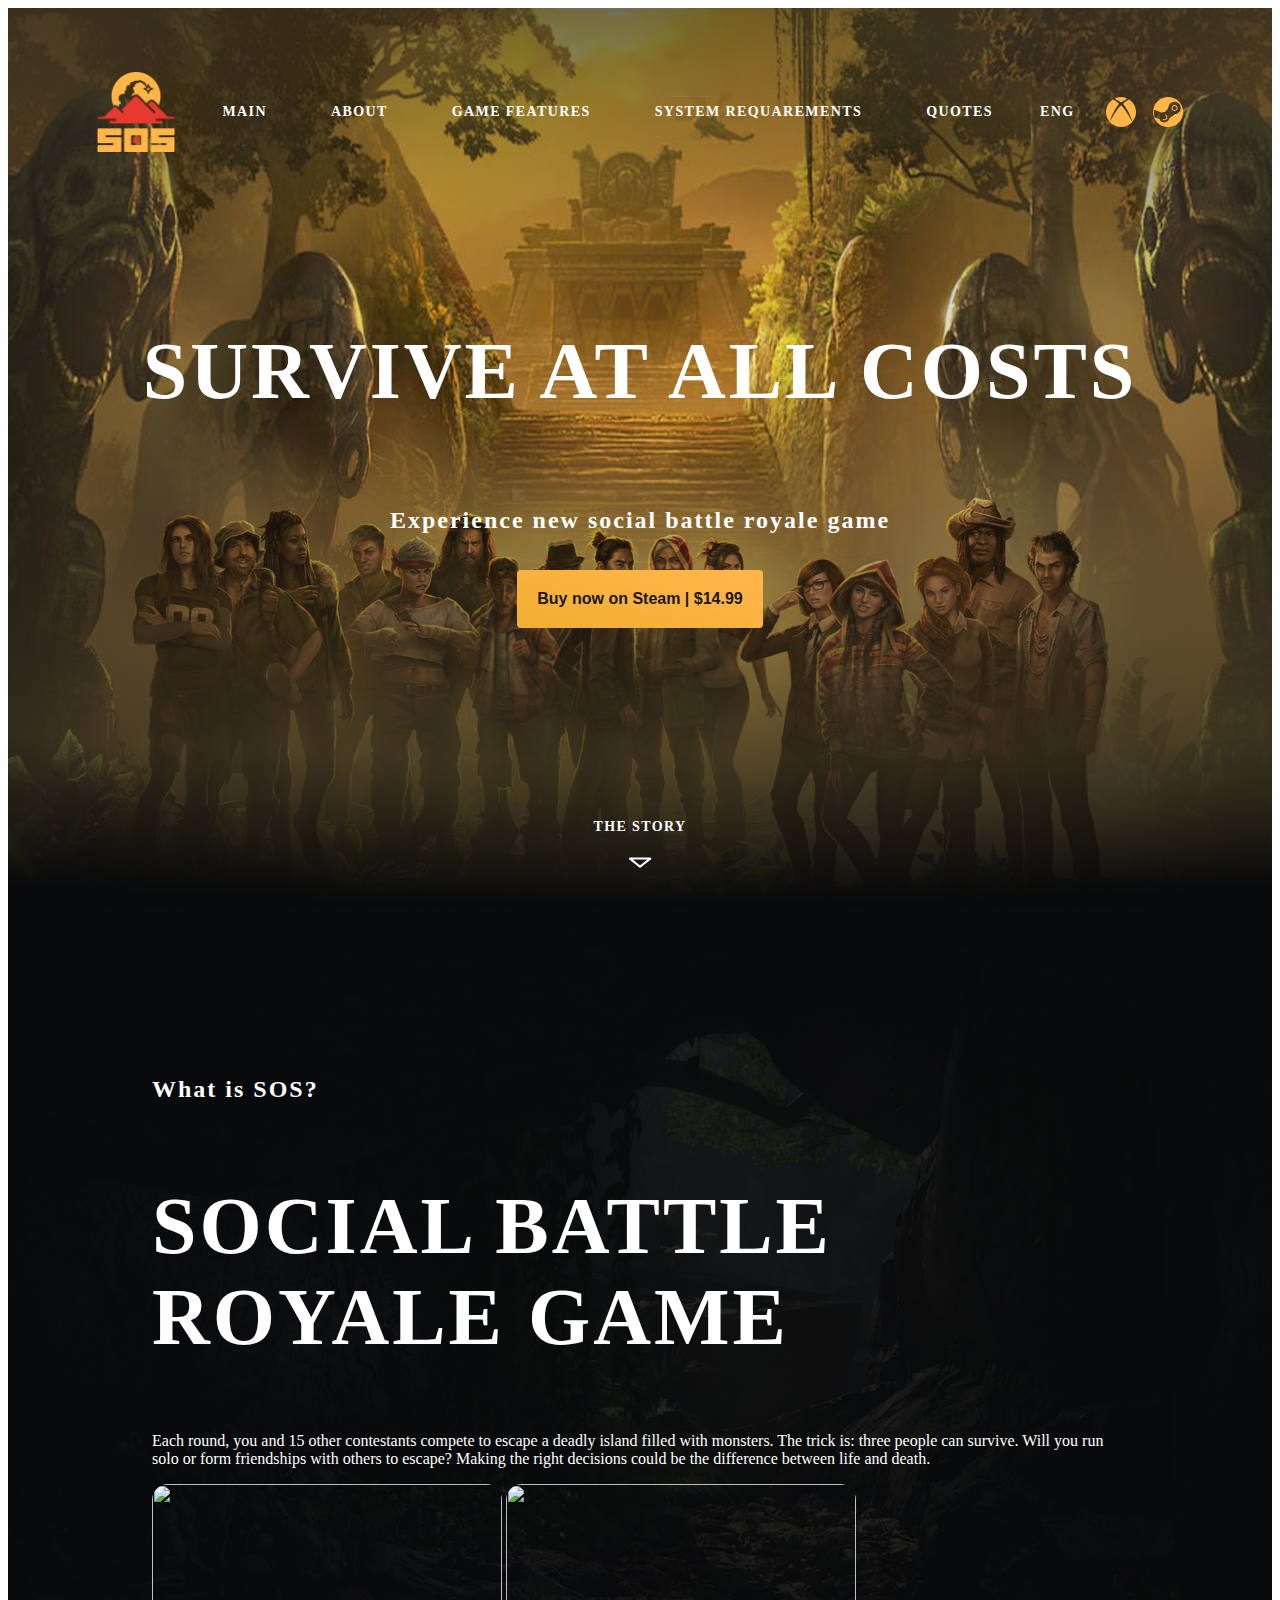
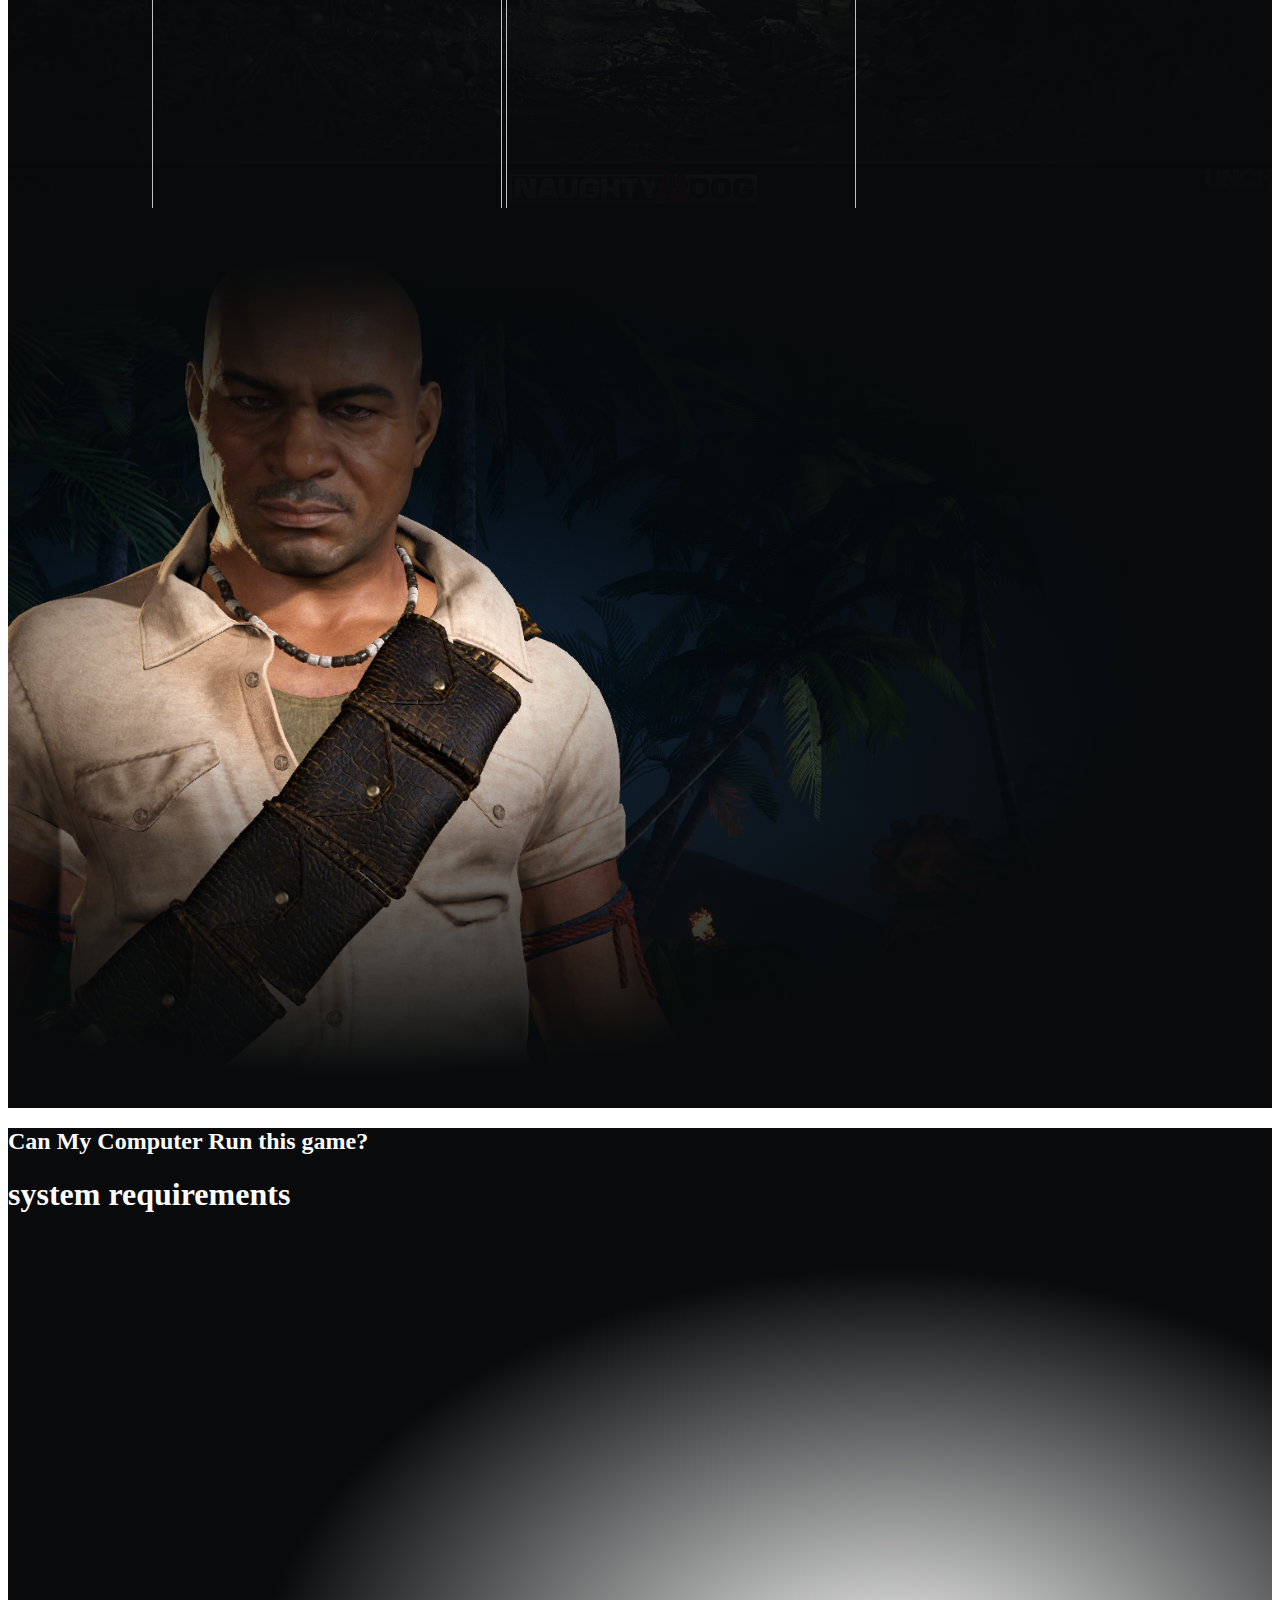
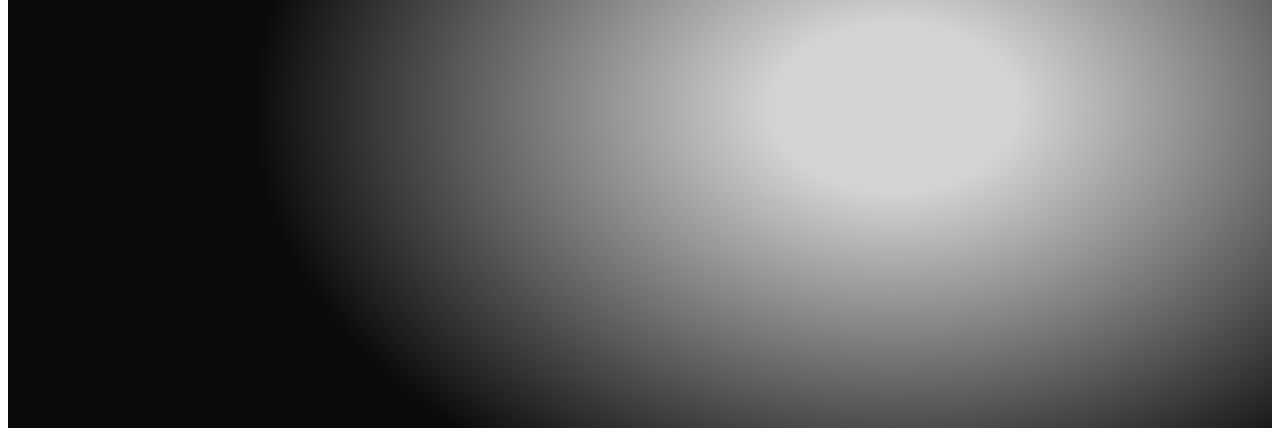
==== UzduotisFlexGame/index.html @ 50e67d76 "TaskGame" ====
<!DOCTYPE html>
<html lang="en">
  <head>
    <meta charset="UTF-8" />
    <meta name="viewport" content="width=device-width, initial-scale=1.0" />
    <title>SOS Game</title>
    <link
      rel="stylesheet"
      href="https://cdnjs.cloudflare.com/ajax/libs/meyer-reset/2.0/reset.min.css"
      integrity="sha512-NmLkDIU1C/C88wi324HBc+S2kLhi08PN5GDeUVVVC/BVt/9Izdsc9SVeVfA1UZbY3sHUlDSyRXhCzHfr6hmPPw=="
      crossorigin="anonymous"
      referrerpolicy="no-referrer"
    />
    <link rel="preconnect" href="https://fonts.googleapis.com" />
    <link rel="preconnect" href="https://fonts.gstatic.com" crossorigin />
    <link
      href="https://fonts.googleapis.com/css2?family=Open+Sans:wght@700&display=swap"
      rel="stylesheet"
    />
    <link rel="preconnect" href="https://fonts.googleapis.com" />
    <link rel="preconnect" href="https://fonts.gstatic.com" crossorigin />
    <link
      href="https://fonts.googleapis.com/css2?family=Open+Sans:wght@700&display=swap"
      rel="stylesheet"
    />
    <link
      href="https://fonts.googleapis.com/css?family=Montserrat"
      rel="stylesheet"
    />
    <link rel="stylesheet" href="./styles.css" />
  </head>
  <body>
    <div class="mainPage">
      <div class="footer">
        <img class="logo" src="./src/logo.png" alt="SOS logo" />
        <div class="navigation">
          <a href="#">main</a>
          <a href="#">about</a>
          <a href="#">game features</a>
          <a href="#">system requarements</a>
          <a href="#">quotes</a>
        </div>
        <div class="navRight">
          <h3>eng</h3>
          <img src="./src/consoleLogos.svg" alt="" />
        </div>
      </div>
      <div class="middleText">
        <h1>survive at all costs</h1>
        <h2>Experience new social battle royale game</h2>
        <button>Buy now on Steam | $14.99</button>
      </div>
      <div class="scroll">
        <h3>The Story</h3>
        <img src="./src/scroll down.svg" alt="" />
      </div>
    </div>

    <div class="secondPage">
      <div class="pageContain">
        <div class="secondPageText">
          <h3>What is SOS?</h3>
          <h1>social battle royale game</h1>
          <p>
            Each round, you and 15 other contestants compete to escape a deadly
            island filled with monsters. The trick is: three people can survive.
            Will you run solo or form friendships with others to escape? Making
            the right decisions could be the difference between life and death.
          </p>
        </div>
        <div class="switchImages">
          <img src="./src/LayerPhoto1.png" alt="" />
          <img src="./src/LayerPhoto2.png" alt="" />
          <img src="./src/LayerPhoto3.png" alt="" />
        </div>
      </div>
    </div>
    <div class="thirdPage"></div>
    <div class="fourthPage">
      <h2>Can My Computer Run this game?</h2>
      <h1>system requirements</h1>
    </div>
  </body>
</html>
---- UzduotisFlexGame/styles.css ----
* {
  box-sizing: border-box;
}

a {
  text-decoration: none;
  color: inherit;
}

.mainPage {
  background-image: radial-gradient(
      189.96% 61.18% at 50% 38.82%,
      rgba(255, 181, 72, 0) 0%,
      rgba(52, 44, 29, 0.8) 73.22%,
      #08090a 99.74%
    ),
    url(./src/GroupBackground.png);
  background-position: center;
  background-size: cover;
  background-repeat: no-repeat;

  width: 100%;
  height: 100vh;
  /* font decoration */
  font-family: open sans-serif;
}

.footer {
  display: flex;
  justify-content: space-around;
  align-items: center;
  padding: 4rem;
}

.logo {
  width: 5rem;
  height: auto;
}

.navigation {
  display: flex;
  justify-content: center;
  align-items: start;
  gap: 4rem;
}

.footer a {
  color: white;
  font-size: 14px;
  font-weight: 700;
  letter-spacing: 1.4px;
  text-transform: uppercase;
}

.navRight {
  display: flex;
  align-items: center;
  gap: 2rem;
}

.navRight h3 {
  color: white;
  font-size: 14px;
  font-weight: 700;
  letter-spacing: 1.4px;
  text-transform: uppercase;
}

.middleText {
  display: flex;
  flex-direction: column;
  align-items: center;
  justify-content: center;
  gap: 1rem;
  position: absolute;
  top: 0;
  bottom: 0;
  left: 0;
  right: 0;
  margin: auto;
}

.middleText h1 {
  font-size: 80px;
  font-weight: 700;
  letter-spacing: 3px;
  text-transform: uppercase;
  color: white;
  text-align: center;
}

.middleText h2 {
  font-family: Bebas Neue;
  font-size: 24px;
  font-style: normal;
  font-weight: 700;
  line-height: normal;
  letter-spacing: 2px;
  color: white;
  text-align: center;
}
.middleText button {
  border-radius: 4px;
  border: none;
  background: linear-gradient(195deg, #ffb548 11.27%, #f3af34 90.4%);
  color: #1a1917;
  cursor: pointer;
  font-size: 16px;
  font-weight: 700;
  padding: 1.25rem;
}

.scroll {
  display: flex;
  flex-direction: column;
  justify-content: center;
  align-items: center;
  position: absolute;
  bottom: 0;
  left: 0;
  right: 0;
  margin: auto;
  padding: 2rem;
  gap: 0.5rem;
}

.scroll h3 {
  color: white;
  font-size: 14px;
  font-style: normal;
  font-weight: 700;
  line-height: normal;
  letter-spacing: 1.4px;
  text-transform: uppercase;
}

.secondPage {
  background-image: linear-gradient(
      0deg,
      rgba(9, 10, 12, 0.9) 0%,
      rgba(9, 10, 12, 0.9) 100%
    ),
    radial-gradient(
      136.03% 54.57% at 50% 48.04%,
      rgba(255, 255, 255, 0) 0%,
      rgba(0, 0, 0, 0) 60.63%,
      #080a0b 99.74%
    ),
    url(./src/SecondBackground.png);
  background-position: center;
  background-size: cover;
  background-repeat: no-repeat;
  width: 100%;
  height: 100vh;
  position: relative;
}

.pageContain {
  display: flex;
  justify-content: center;
  align-items: center;
  flex-wrap: wrap;
  padding: 9rem;
}

.secondPageText {
  color: white;
  display: flex;
  flex-direction: column;
}

.switchImages img {
  width: 350px;
  height: 500px;
  object-fit: cover;
  /* object-position: center; */
  object-position: 50% 0;
  border-radius: 16px;
}

.secondPageText h3 {
  font-size: 24px;
  font-weight: 700;
  letter-spacing: 2px;
}

.secondPageText h1 {
  font-size: 80px;
  font-weight: 700;
  letter-spacing: 3px;
  text-transform: uppercase;
}

.thirdPage {
  background-image: radial-gradient(
      65.66% 45.64% at 73.36% 50.9%,
      rgba(255, 255, 255, 0) 0%,
      rgba(0, 0, 0, 0) 19.2%,
      rgba(4, 5, 6, 0.52) 47.48%,
      #080a0b 99.74%
    ),
    url(./src/ThirdBackground.jpg);
  background-position: center;
  background-size: cover;

  width: 100%;
  height: 100vh;
  transform: scaleX(-1);
}

.fourthPage {
  background: radial-gradient(
      50.92% 48.95% at 70.14% 64.4%,
      rgba(255, 255, 255, 0) 3.36%,
      rgba(0, 0, 0, 0) 19.22%,
      #080a0b 99.74%
    ),
    url(./src/FourthBackground.png),
    lightgray -440.272px 0px / 165.462% 133.24% no-repeat;
  background-position: center;
  background-size: cover;
  background-repeat: no-repeat;

  width: 100%;
  height: 100vh;
}

.fourthPage h1,
h2 {
  color: white;
}
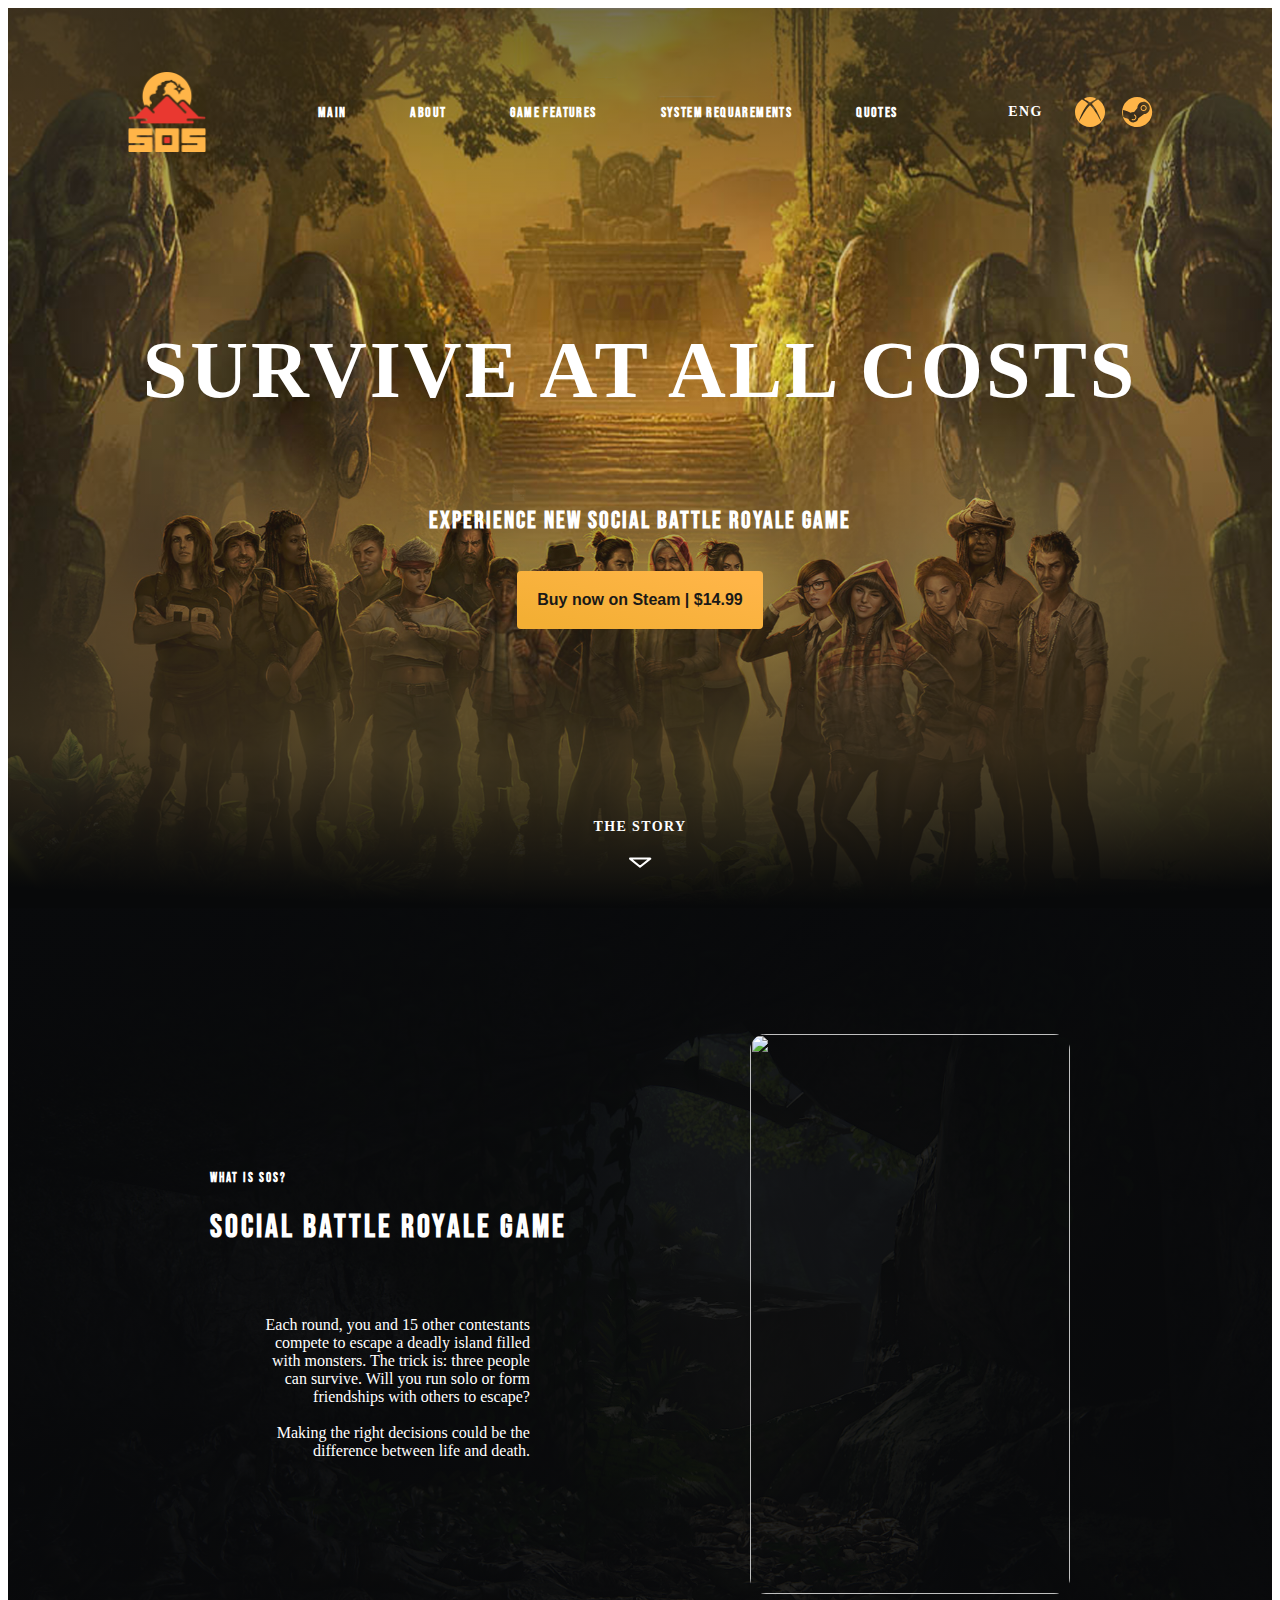
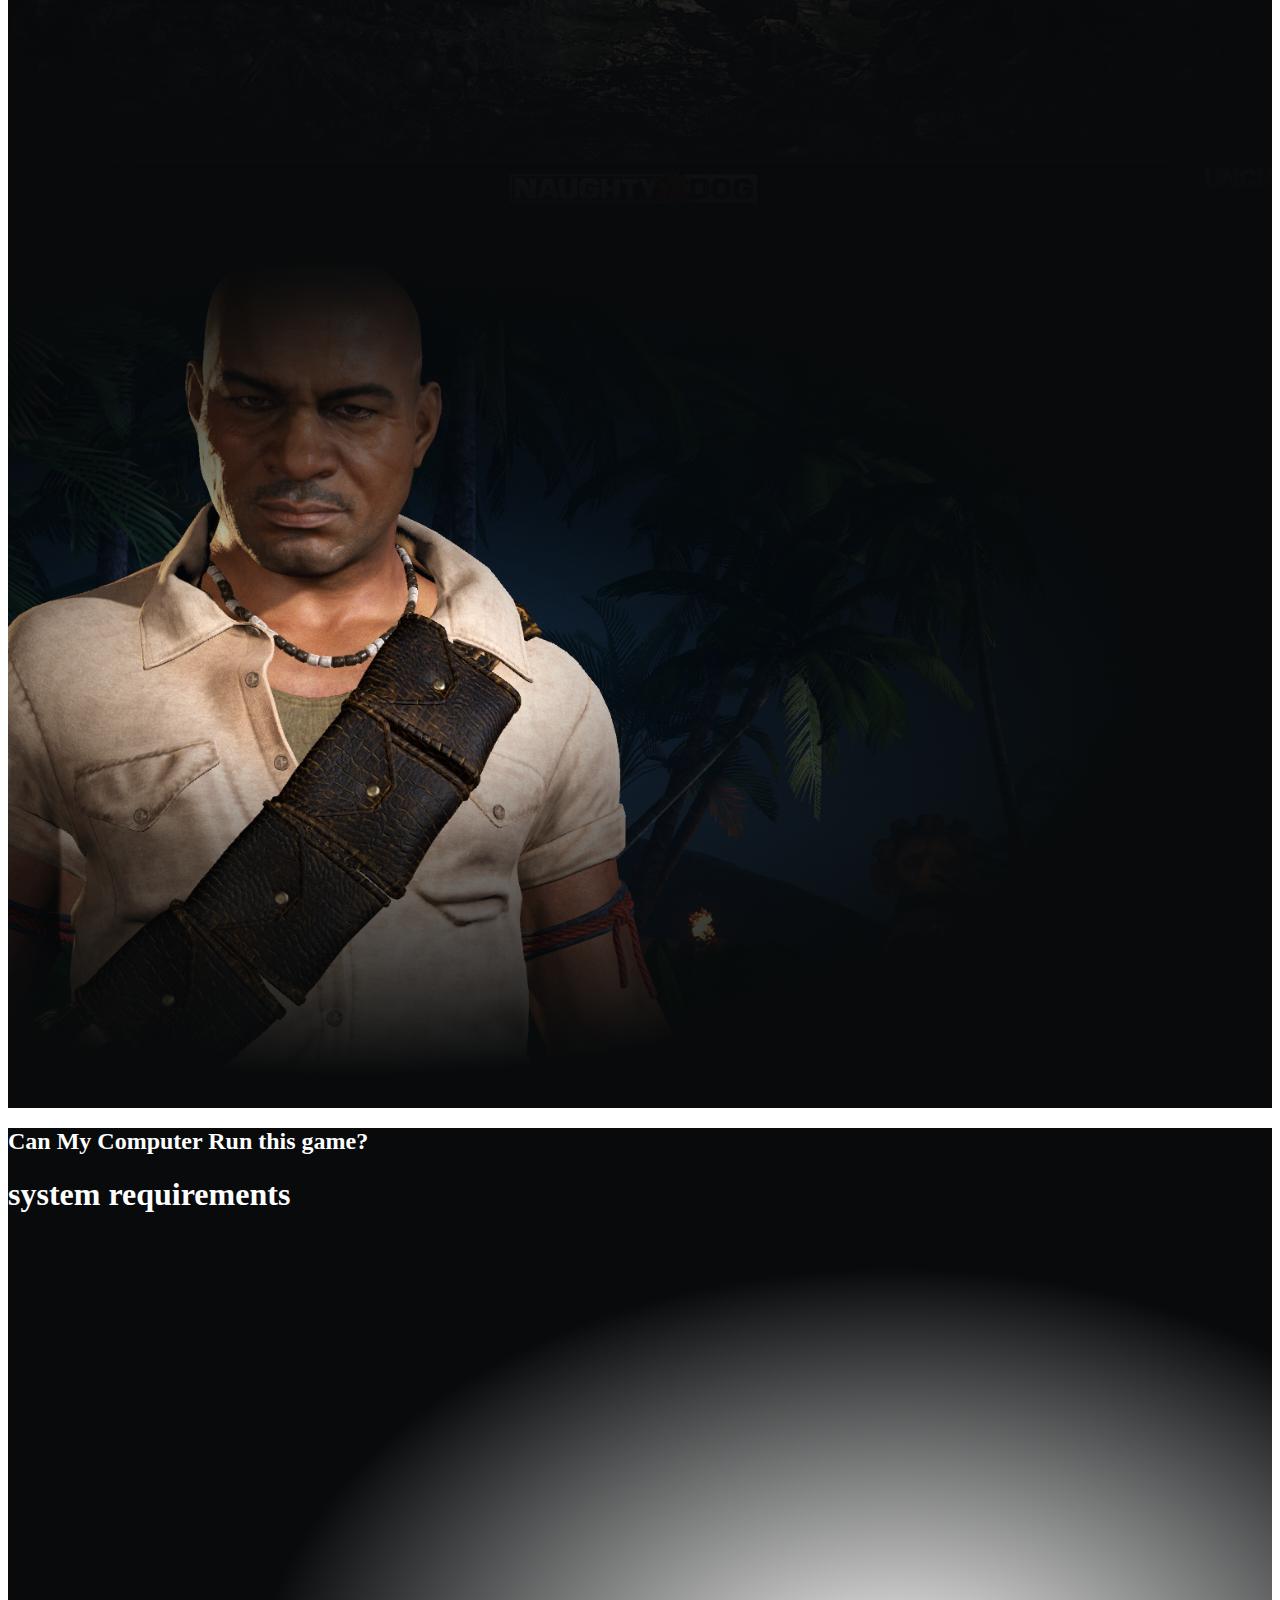
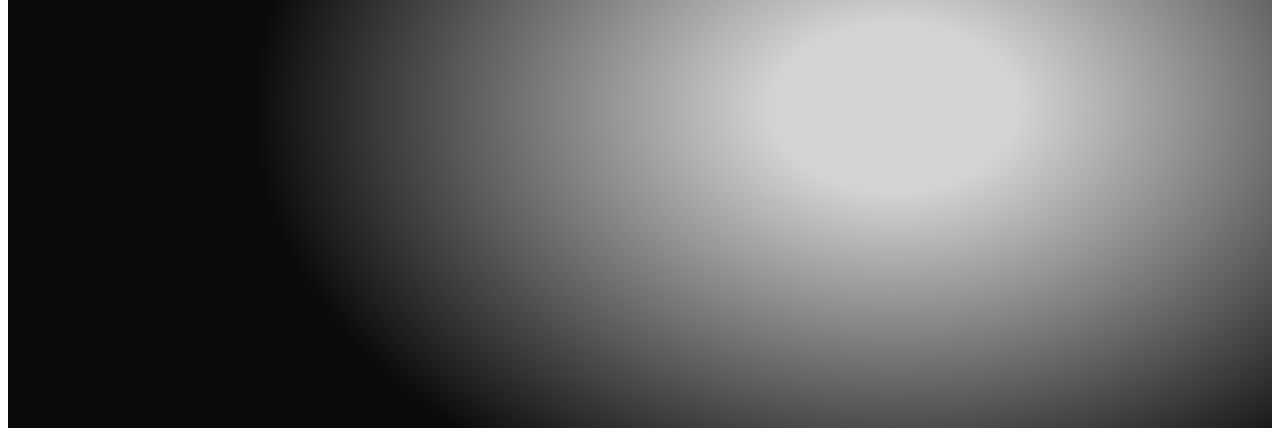
==== commit bfe03233: "pradeda uzduotis Festival" ====
--- a/UzduotisFlexGame/index.html
+++ b/UzduotisFlexGame/index.html
@@ -25,6 +25,10 @@
     />
     <link
       href="https://fonts.googleapis.com/css?family=Montserrat"
+      rel="stylesheet"
+    />
+    <link
+      href="https://fonts.googleapis.com/css2?family=Bebas+Neue&family=Open+Sans:wght@700&display=swap"
       rel="stylesheet"
     />
     <link rel="stylesheet" href="./styles.css" />
@@ -57,21 +61,26 @@
     </div>
 
     <div class="secondPage">
-      <div class="pageContain">
+      <div class="pageContainer">
         <div class="secondPageText">
-          <h3>What is SOS?</h3>
-          <h1>social battle royale game</h1>
-          <p>
+          <div class="headerText">
+            <h3>What is SOS?</h3>
+            <h1>social battle royale game</h1>
+          </div>
+
+          <p class="parText">
             Each round, you and 15 other contestants compete to escape a deadly
             island filled with monsters. The trick is: three people can survive.
-            Will you run solo or form friendships with others to escape? Making
-            the right decisions could be the difference between life and death.
+            Will you run solo or form friendships with others to escape?
+            <br /><br />
+            Making the right decisions could be the difference between life and
+            death.
           </p>
         </div>
         <div class="switchImages">
-          <img src="./src/LayerPhoto1.png" alt="" />
+          <!-- <img src="./src/LayerPhoto1.png" alt="" /> -->
           <img src="./src/LayerPhoto2.png" alt="" />
-          <img src="./src/LayerPhoto3.png" alt="" />
+          <!-- <img src="./src/LayerPhoto3.png" alt="" /> -->
         </div>
       </div>
     </div>
--- a/UzduotisFlexGame/styles.css
+++ b/UzduotisFlexGame/styles.css
@@ -5,6 +5,7 @@
 a {
   text-decoration: none;
   color: inherit;
+  font-family: Bebas Neue;
 }
 
 .mainPage {
@@ -152,40 +153,85 @@
   background-repeat: no-repeat;
   width: 100%;
   height: 100vh;
-  position: relative;
-}
-
-.pageContain {
-  display: flex;
-  justify-content: center;
-  align-items: center;
+  font-family: Bebas Neue;
+}
+
+.pageContainer {
+  padding: 10%;
+  display: flex;
+  flex-wrap: nowrap;
+  justify-content: space-around;
+  align-items: center;
+  gap: 2rem;
+}
+
+.secondPageText {
+  color: white;
+  display: flex;
+  flex-direction: column;
   flex-wrap: wrap;
-  padding: 9rem;
-}
-
-.secondPageText {
-  color: white;
-  display: flex;
-  flex-direction: column;
+  gap: 2rem;
+}
+
+.headerText {
+  justify-self: left;
+}
+/* .headerText > hr {
+  width: 30rem;
+  position: absolute;
+  left: 50%;
+  top: 50%;
+} */
+
+.parText {
+  text-align: justify;
+  font-family: Open San;
+  justify-self: right;
+  text-align: right;
+  padding-left: 3rem;
+  width: 20rem;
 }
 
 .switchImages img {
-  width: 350px;
-  height: 500px;
+  width: 20rem;
+  height: 35em;
   object-fit: cover;
   /* object-position: center; */
   object-position: 50% 0;
   border-radius: 16px;
 }
 
+/* .switchImages > * {
+  left: 60%;
+  top: 30%;
+}
+
+.switchImages :nth-child(1) {
+  scale: 1;
+  z-index: 3;
+}
+
+.switchImages :nth-child(2) {
+  left: 62%;
+  top: 30%;
+  scale: 0.9;
+  z-index: 2;
+}
+.switchImages :nth-child(3) {
+  left: 64%;
+  top: 30%;
+  scale: 0.8;
+  z-index: 1;
+} */
+
 .secondPageText h3 {
-  font-size: 24px;
+  font-size: 0.8rem;
   font-weight: 700;
   letter-spacing: 2px;
 }
 
 .secondPageText h1 {
-  font-size: 80px;
+  font-size: 2rem;
   font-weight: 700;
   letter-spacing: 3px;
   text-transform: uppercase;
